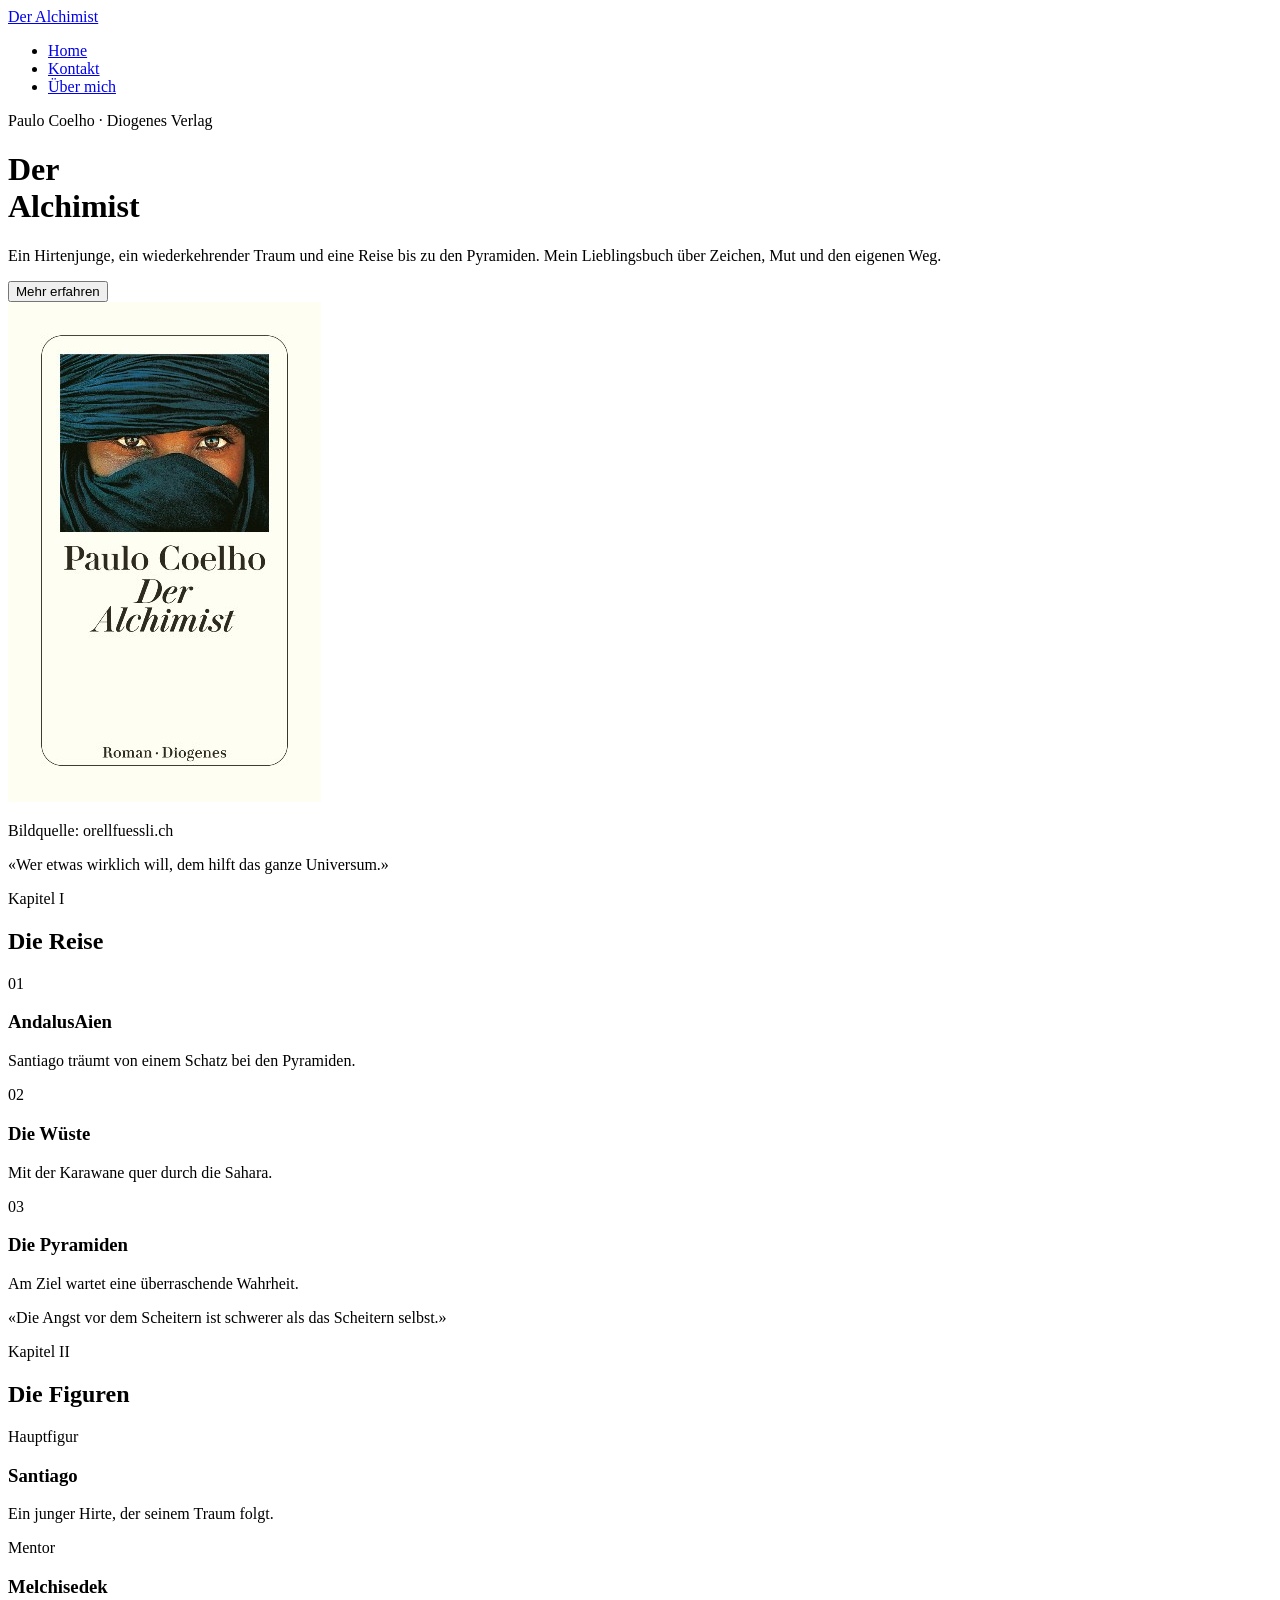
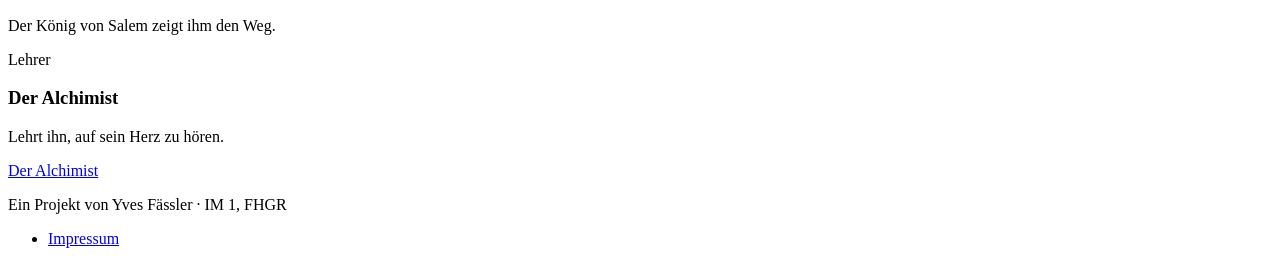
==== index.html @ d9cd8d2b "html Text & Elemente (roh) eingefügt Nur komplett roh. Styling kommt nacher" ====
<!doctype html>
<html lang="de">
<head>
    <meta charset="UTF-8">
    <meta name="viewport"
          content="width=device-width, user-scalable=no, initial-scale=1.0, maximum-scale=1.0, minimum-scale=1.0">
    <meta http-equiv="X-UA-Compatible" content="ie=edge">
    <meta name="robots" content="nofollow, noindex">
    <title>Home | Der Alchimist</title>
</head>

<header class="nav">
    <a href="index.html" class="logo">
        Der Alchimist
    </a>
    <ul class="nav">
        <li>
            <a href="index.html">Home</a>
        </li>
        <li>
            <a href="kontakt.html">Kontakt</a>
        </li>
        <li>
            <a href="ueber-mich.html">Über mich</a>
        </li>
    </ul>
</header>

<body>
    <div class="hero-cnt">
        <p class="uebertitel">Paulo Coelho · Diogenes Verlag</p>
        <h1>Der<br>Alchimist</h1>
        <p>Ein Hirtenjunge, ein wiederkehrender Traum und eine
            Reise bis zu den Pyramiden. Mein Lieblingsbuch über
            Zeichen, Mut und den eigenen Weg.</p>
        <button>Mehr erfahren</button>
    </div>
    <div class="hero-img">
        <img class="hero-image" src="img/alchimist-buchcover.jpg" alt="Buchcover Der Alchimist">
        <p>Bildquelle: orellfuessli.ch</p>
    </div>

    <div class="quote-div">
        <p class="quote-txt">«Wer etwas wirklich will, dem hilft das ganze Universum.»</p>
    </div>

    <div>
        <div>
            <p class="uebertitel">Kapitel I</p>
            <h2>Die Reise</h2>
        </div>
        <div>
            <div class="card">
                <p>01</p>
                <h3>AndalusAien</h3>
                <p>Santiago träumt von einem Schatz bei den Pyramiden.</p>
            </div>

            <div class="card">
                <p>02</p>
                <h3>Die Wüste</h3>
                <p>Mit der Karawane quer durch die Sahara.</p>
            </div>

            <div class="card">
                <p>03</p>
                <h3>Die Pyramiden</h3>
                <p>Am Ziel wartet eine überraschende Wahrheit.</p>
            </div>
        </div>
    </div>

    <div class="quote-div">
        <p class="quote-txt">«Die Angst vor dem Scheitern ist schwerer als das Scheitern selbst.»</p>
    </div>

    <div>
        <p class="uebertitel">Kapitel II</p>
        <h2>Die Figuren</h2>
    </div>

    <div>
        <div class="card">
            <p>Hauptfigur</p>
            <h3>Santiago</h3>
            <p>Ein junger Hirte, der seinem Traum folgt.</p>
        </div>

        <div class="card">
            <p>Mentor</p>
            <h3>Melchisedek</h3>
            <p>Der König von Salem zeigt ihm den Weg.</p>
        </div>

        <div class="card">
            <p>Lehrer</p>
            <h3>Der Alchimist</h3>
            <p>Lehrt ihn, auf sein Herz zu hören.</p>
        </div>
    </div>


</body>

<footer>
    <a href="index.html" class="logo">
        Der Alchimist
    </a>
    <p>Ein Projekt von Yves Fässler · IM 1, FHGR</p>
    <ul>
        <li>
            <a href="ueber-mich.html">Impressum</a>
        </li>
    </ul>
</footer>
</html>
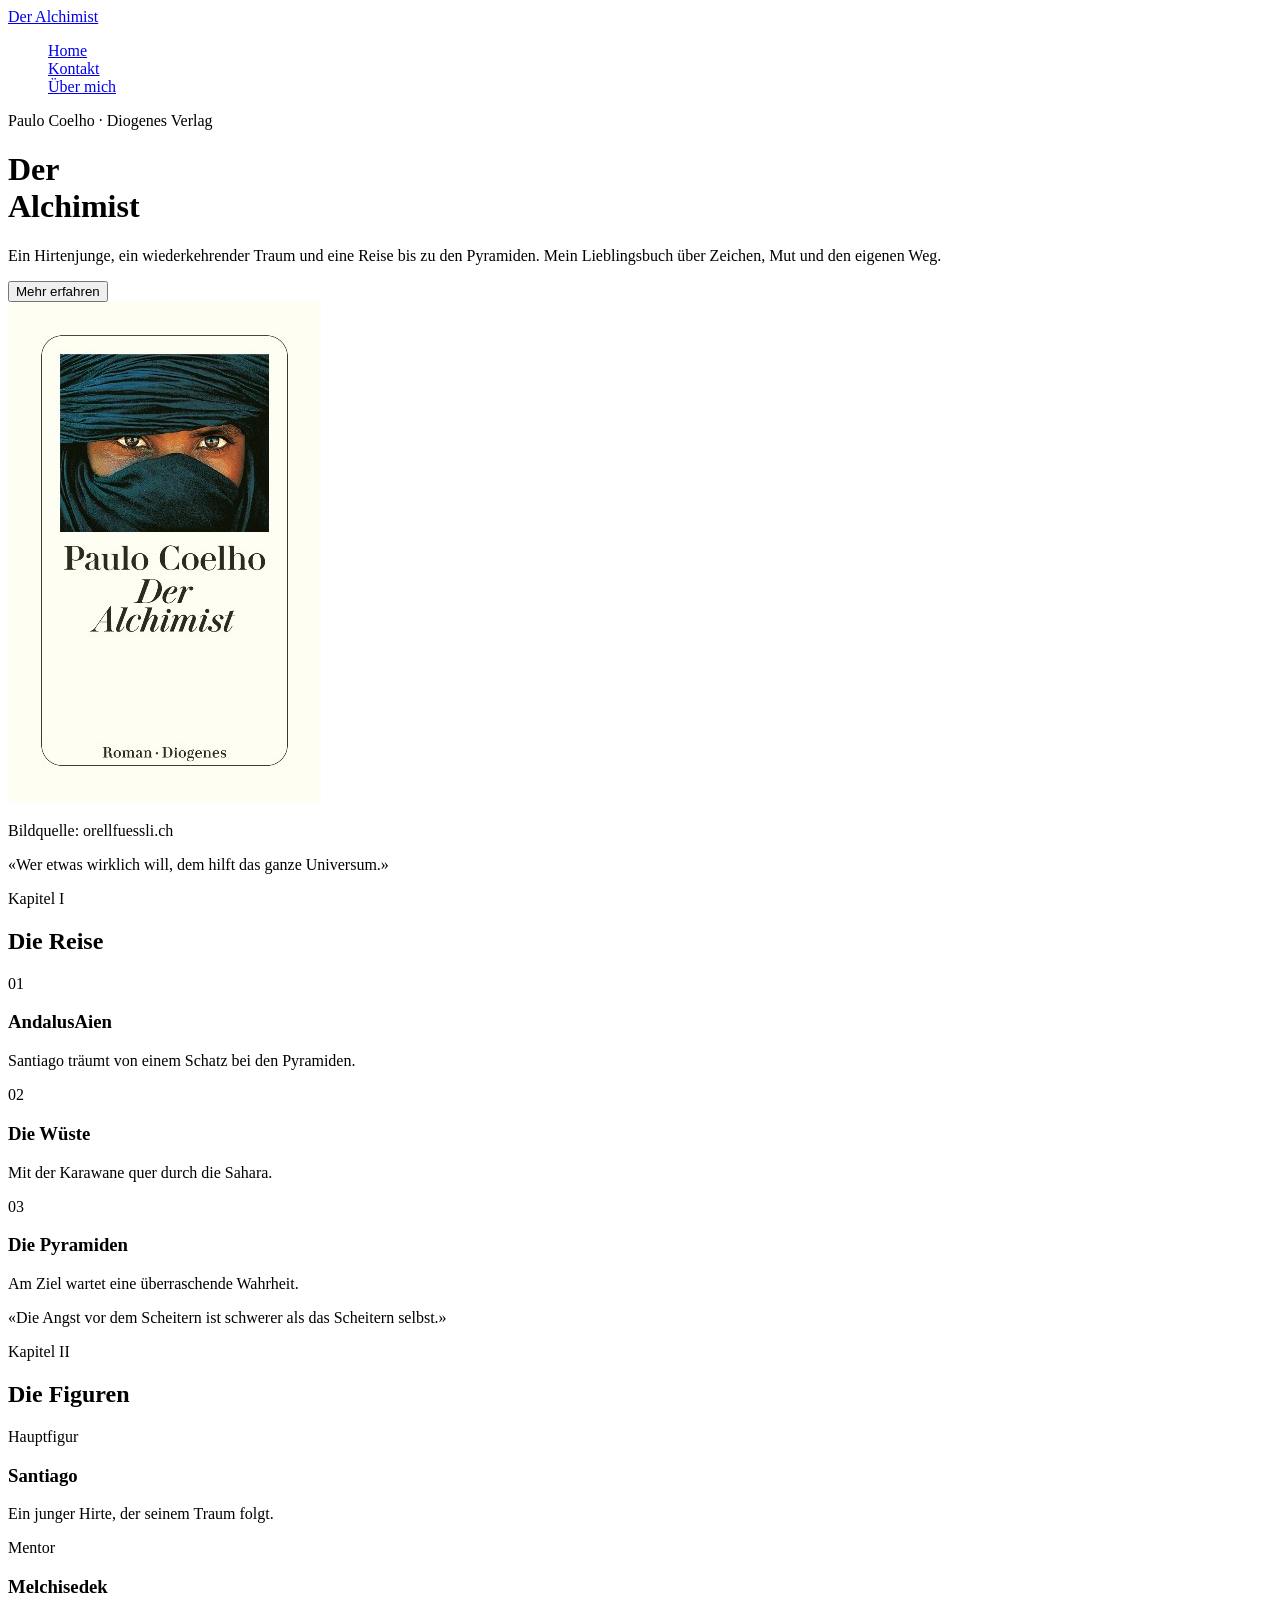
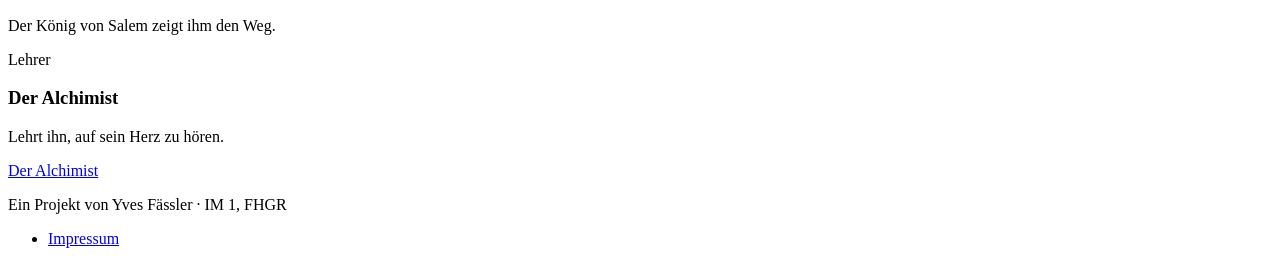
==== commit 6269ff47: "Fonts hinzugefügt und basic css" ====
--- a/index.html
+++ b/index.html
@@ -7,6 +7,9 @@
     <meta http-equiv="X-UA-Compatible" content="ie=edge">
     <meta name="robots" content="nofollow, noindex">
     <title>Home | Der Alchimist</title>
+
+    <link rel="stylesheet" href="css/style.css">
+
 </head>
 
 <header class="nav">
--- a/css/style.css
+++ b/css/style.css
@@ -0,0 +1,58 @@
+/* Lightmode (Standard) */
+:root {
+    --primary: #EA3535;
+    --background: #F5F5F5;
+    --surface: #FFFFFF;
+    --text: #1D1D1D;
+    --shadow: #1D1D1D;
+    --card: #FFFFFF;
+    --text-card: #1D1D1D;
+}
+
+/* Darkmode Farben */
+.dark {
+    --primary: #FF5252;
+    --background: #121212;
+    --surface: #1D1D1D;
+    --text: #F5F5F5;
+    --shadow: #FF5252;
+    --card: #F5F5F5;
+    --text-card: #1D1D1D;
+}
+
+/*Schriftarten Hinzufügen*/
+@font-face {
+    font-family: "Outfit";
+    src: url("../fonts/Outfit-VariableFont_wght.ttf");
+    font-weight: 100 900;
+}
+@font-face {
+    font-family: "EB Garamond";
+    src: url("../fonts/EBGaramond-VariableFont_wght.ttf");
+    font-weight: 100 900;
+}
+@font-face {
+    font-family: "EB Garamond Italic";
+    src: url("../fonts/EBGaramond-Italic-VariableFont_wght.ttf");
+    font-weight: 100 900;
+}
+
+/*Komponenten*/
+.logo {
+
+}
+.nav {
+    ul {
+        list-style: none;
+    }
+}
+
+nav
+uebertitel
+h1
+h2
+h3
+quote
+button
+bild
+card
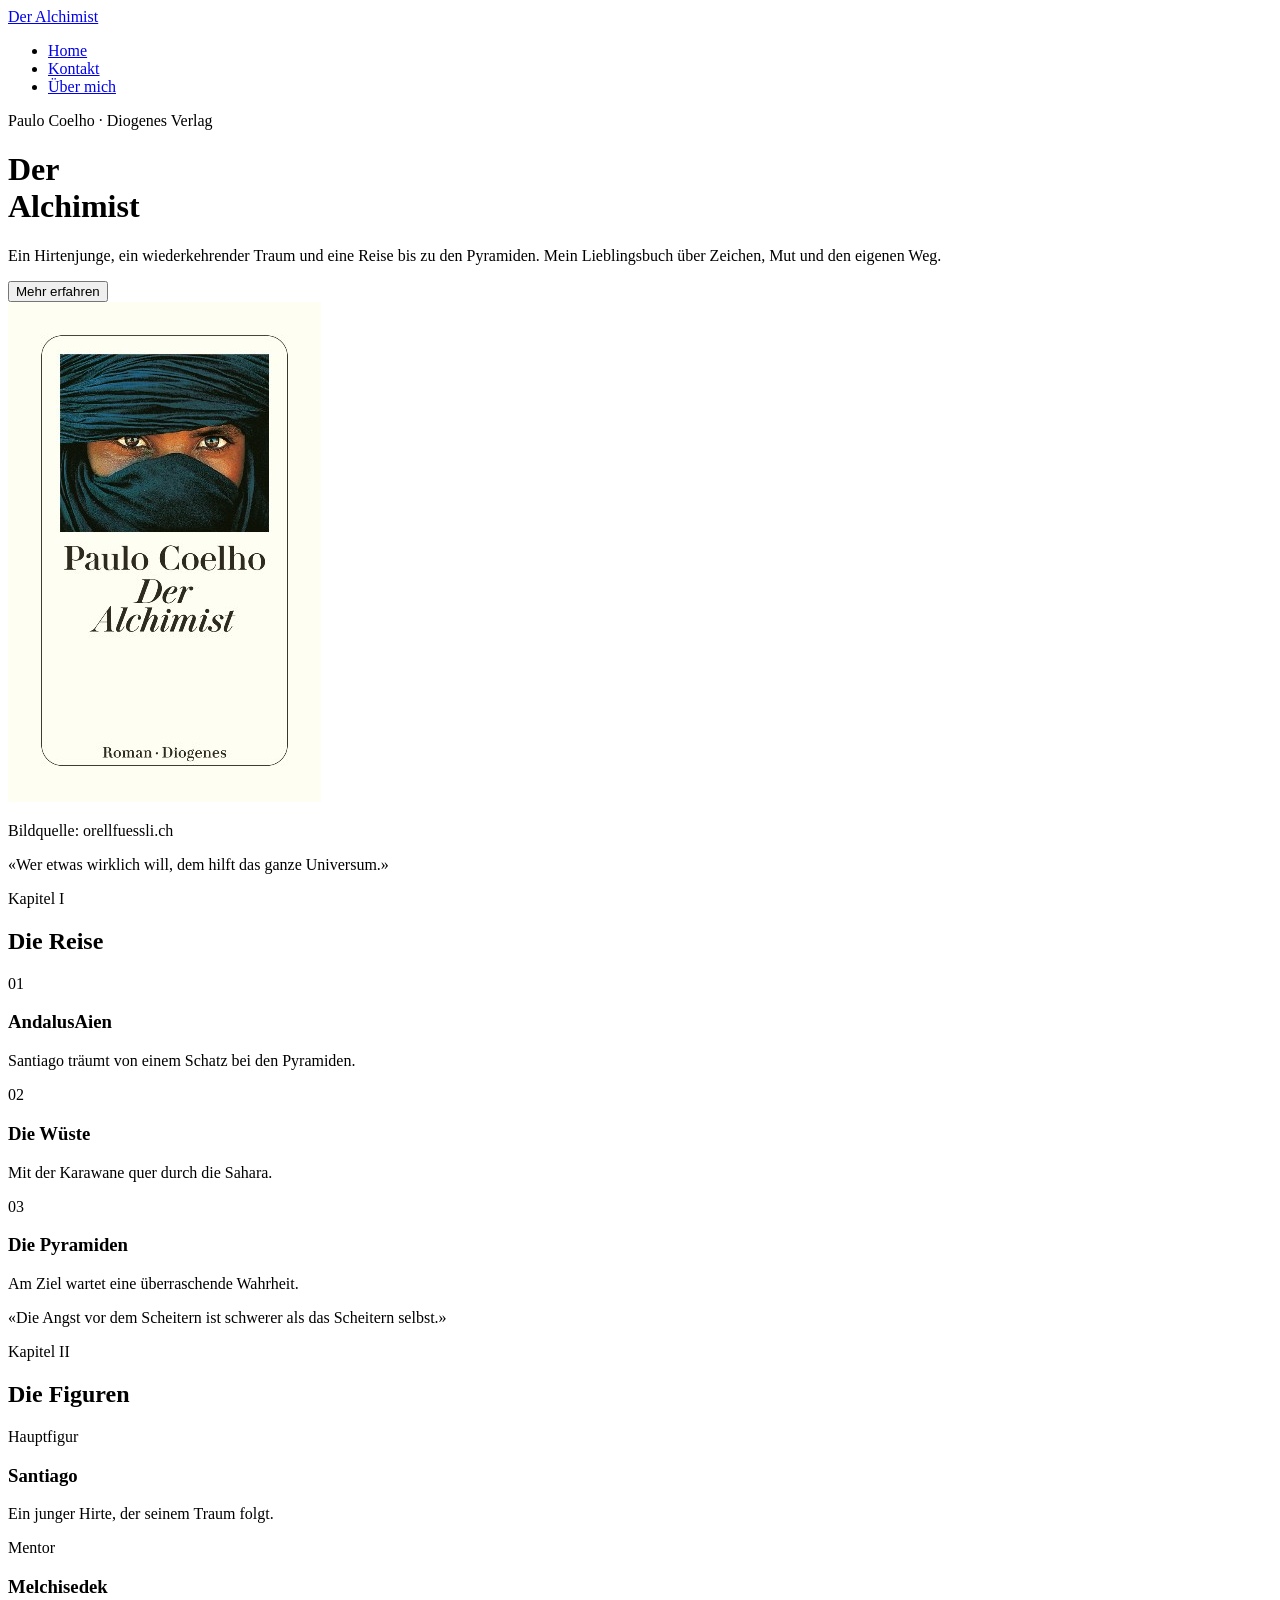
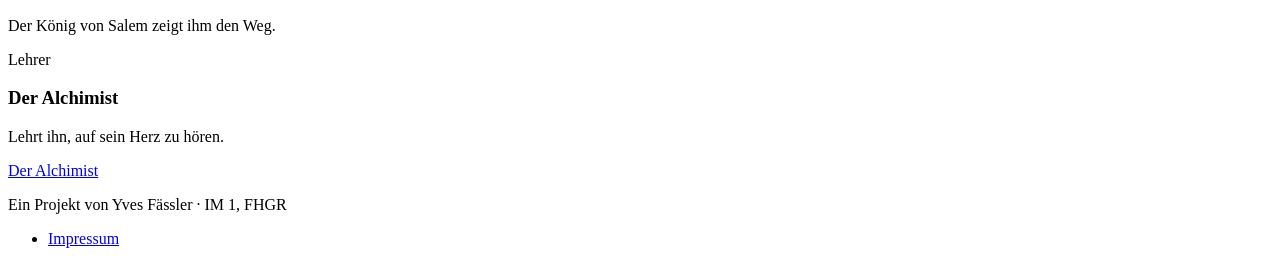
==== commit 97766b20: "nav styling" ====
--- a/index.html
+++ b/index.html
@@ -18,7 +18,7 @@
     </a>
     <ul class="nav">
         <li>
-            <a href="index.html">Home</a>
+            <a class="active" href="index.html">Home</a>
         </li>
         <li>
             <a href="kontakt.html">Kontakt</a>
--- a/css/style.css
+++ b/css/style.css
@@ -35,15 +35,51 @@
     font-family: "EB Garamond Italic";
     src: url("../fonts/EBGaramond-Italic-VariableFont_wght.ttf");
     font-weight: 100 900;
-}
 
 /*Komponenten*/
 .logo {
 
 }
+
+header {
+    border-bottom: 2px solid var(--text);
+    padding: 0 100px 0 100px;
+}
+
+/*Navigationselemente*/
 .nav {
+    display: flex;
+    flex-direction: row;
+    align-items: center;
+    justify-content: space-between;
+
+    .logo {
+        font-family: "EB Garamond", sans-serif;
+        font-weight: 700;
+        font-size: 28px;
+        text-decoration: none;
+        color: var(--text);
+
+    }
+
     ul {
         list-style: none;
+        font-family: "Outfit", sans-serif;
+        font-weight: 500;
+        font-size: 18pt;
+
+        display: flex;
+        flex-direction: row;
+        gap: 40px;
+
+        a{
+            color: var(--text);
+            text-decoration: none;
+
+        }
+        a.active {
+            text-decoration: underline!important;
+        }
     }
 }
 
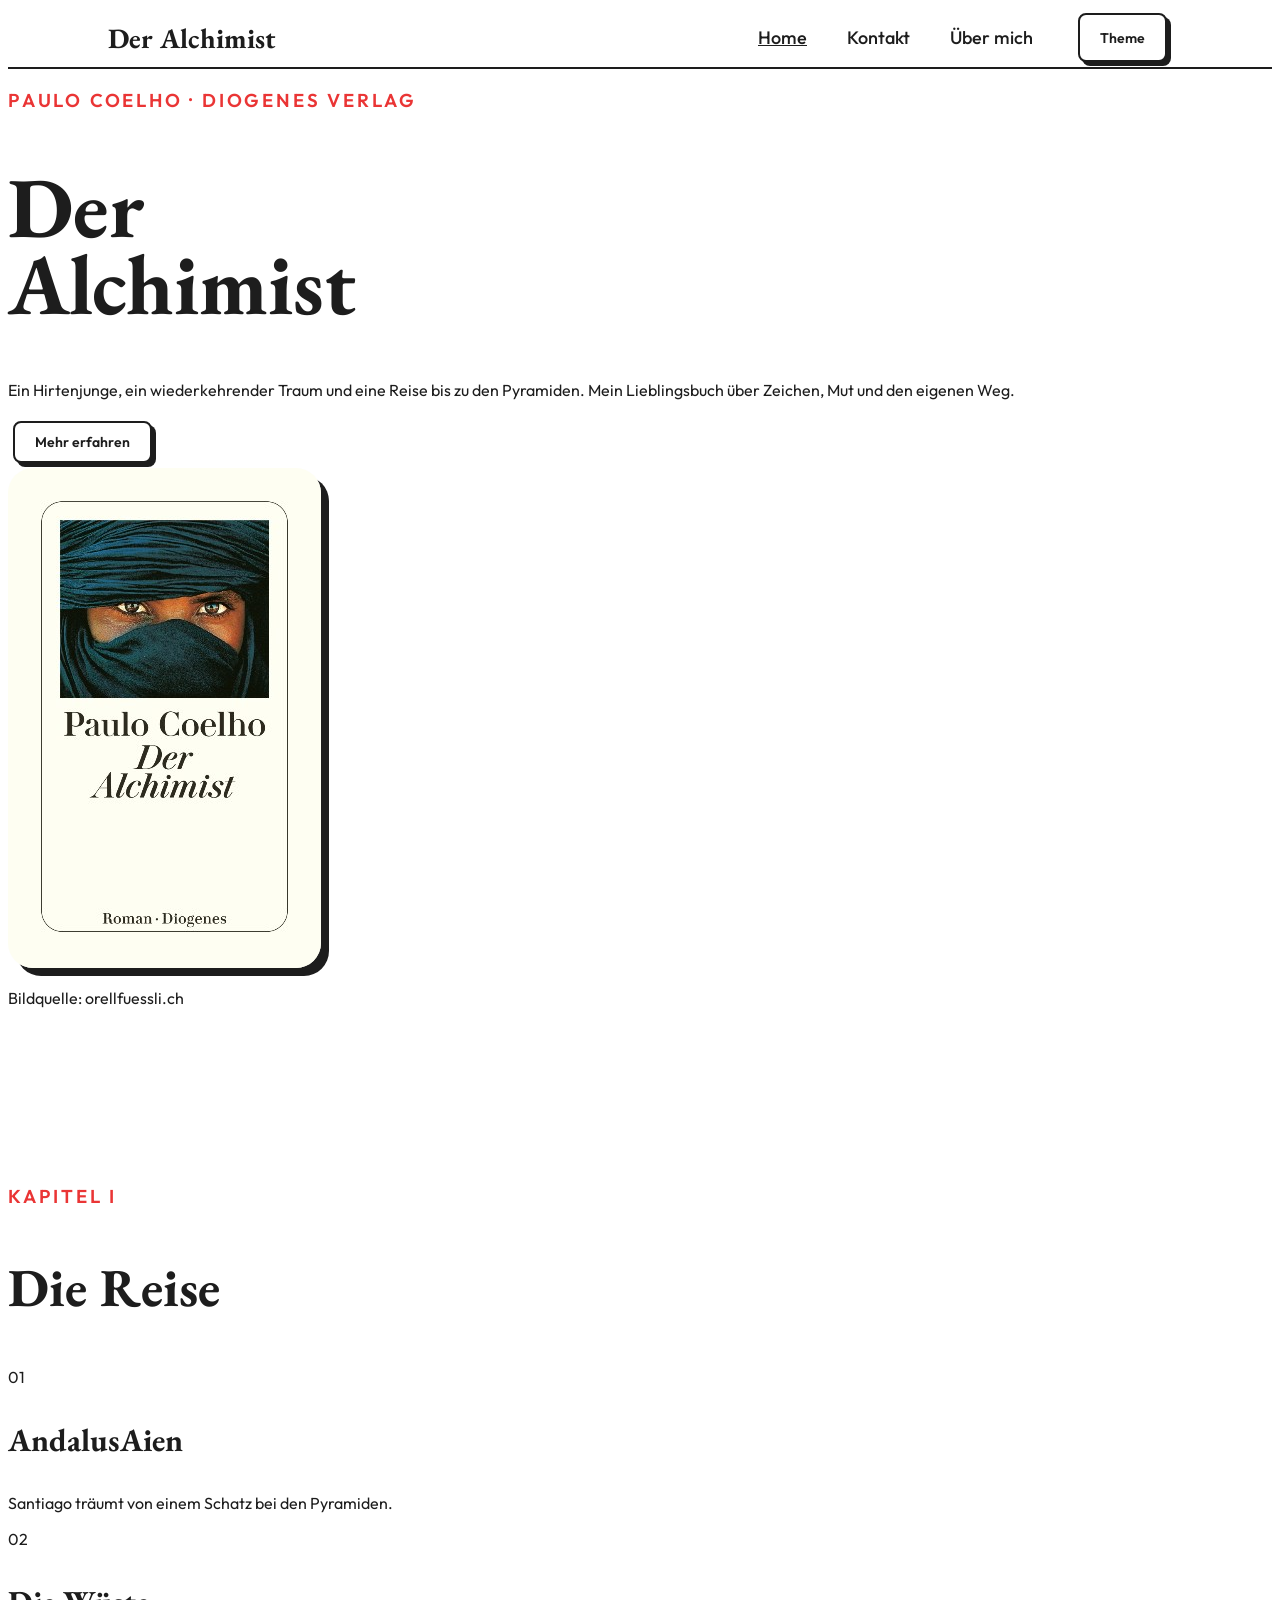
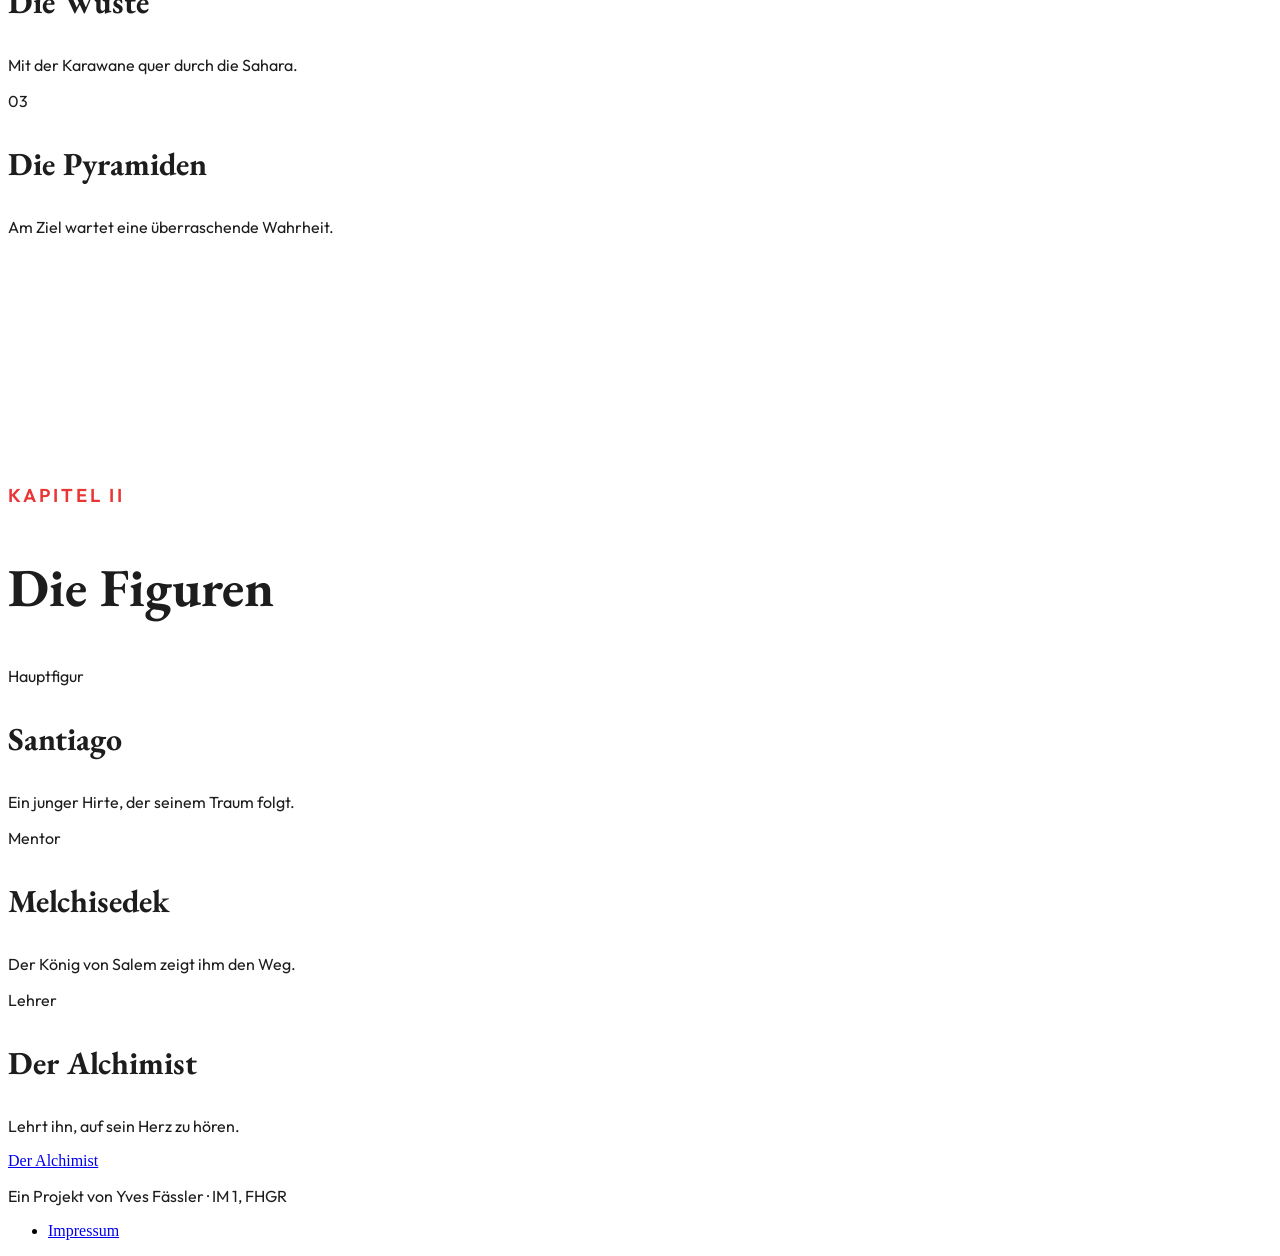
==== commit d2b4ecc7: "nav & komponente gestyled" ====
--- a/index.html
+++ b/index.html
@@ -16,17 +16,21 @@
     <a href="index.html" class="logo">
         Der Alchimist
     </a>
-    <ul class="nav">
-        <li>
-            <a class="active" href="index.html">Home</a>
-        </li>
-        <li>
-            <a href="kontakt.html">Kontakt</a>
-        </li>
-        <li>
-            <a href="ueber-mich.html">Über mich</a>
-        </li>
-    </ul>
+    <div class="menu">
+        <ul class="nav">
+            <li>
+                <a class="active" href="index.html">Home</a>
+            </li>
+            <li>
+                <a href="kontakt.html">Kontakt</a>
+            </li>
+            <li>
+                <a href="ueber-mich.html">Über mich</a>
+            </li>
+        </ul>
+
+        <button>Theme</button>
+    </div>
 </header>
 
 <body>
--- a/css/style.css
+++ b/css/style.css
@@ -35,11 +35,9 @@
     font-family: "EB Garamond Italic";
     src: url("../fonts/EBGaramond-Italic-VariableFont_wght.ttf");
     font-weight: 100 900;
+}
+/*Komponenten*/
 
-/*Komponenten*/
-.logo {
-
-}
 
 header {
     border-bottom: 2px solid var(--text);
@@ -47,6 +45,12 @@
 }
 
 /*Navigationselemente*/
+.menu {
+    display: flex;
+    flex-direction: row;
+    gap: 40px;
+}
+
 .nav {
     display: flex;
     flex-direction: row;
@@ -54,7 +58,7 @@
     justify-content: space-between;
 
     .logo {
-        font-family: "EB Garamond", sans-serif;
+        font-family: "EB Garamond", serif;
         font-weight: 700;
         font-size: 28px;
         text-decoration: none;
@@ -66,7 +70,7 @@
         list-style: none;
         font-family: "Outfit", sans-serif;
         font-weight: 500;
-        font-size: 18pt;
+        font-size: 18px;
 
         display: flex;
         flex-direction: row;
@@ -83,12 +87,77 @@
     }
 }
 
-nav
-uebertitel
-h1
-h2
-h3
-quote
-button
-bild
-card+.uebertitel{
+    font-family: "Outfit", sans-serif;
+    font-weight: 600;
+    font-size: 14pt;
+    color: var(--primary);
+    text-transform: uppercase;
+    letter-spacing: 0.15em;
+}
+h1 {
+    font-family: "EB Garamond", serif;
+    font-weight: 700;
+    font-size: 64pt;
+    line-height: 0.9;
+    color: var(--text);
+}
+
+h2 {
+    font-family: "EB Garamond", serif;
+    font-weight: 700;
+    font-size: 40pt;
+    color: var(--text);
+}
+
+h3 {
+    font-family: "EB Garamond", serif;
+    font-weight: 700;
+    font-size: 24pt;
+    color: var(--text);
+}
+
+.quote-txt {
+    font-family: "EB Garamond Italic", serif;
+    font-size: 40pt;
+    color: var(--surface);
+}
+/*Fliesstext*/
+p {
+    font-family: "Outfit", sans-serif;
+    font-weight: 400;
+    font-size: 12pt;
+    color: var(--text);
+}
+
+button {
+    display: inline-block;
+    margin: 5px;
+    font-family: "Outfit", sans-serif;
+    font-weight: 600;
+    font-size: 14px;
+    text-decoration: none;
+    color: var(--text);
+    background: var(--surface);
+    border: 2px solid var(--text);
+    border-radius: 8px;
+    padding: 10px 20px;
+    box-shadow: 4px 4px 0 var(--shadow);
+    cursor: pointer;
+    transition: transform 0.15s ease, box-shadow 0.15s ease;
+}
+
+button:hover {
+    transform: translate(-2px, -2px);
+    box-shadow: 6px 6px 0 var(--shadow);
+}
+/*wenn button gedrückt wird*/
+button:active {
+    transform: translate(4px, 4px);
+    box-shadow: 0 0 0 var(--shadow);
+}
+/*Normales CSS für HOME*/
+img {
+    border-radius: 25px;
+    box-shadow: 8px 8px 0 var(--shadow);
+}
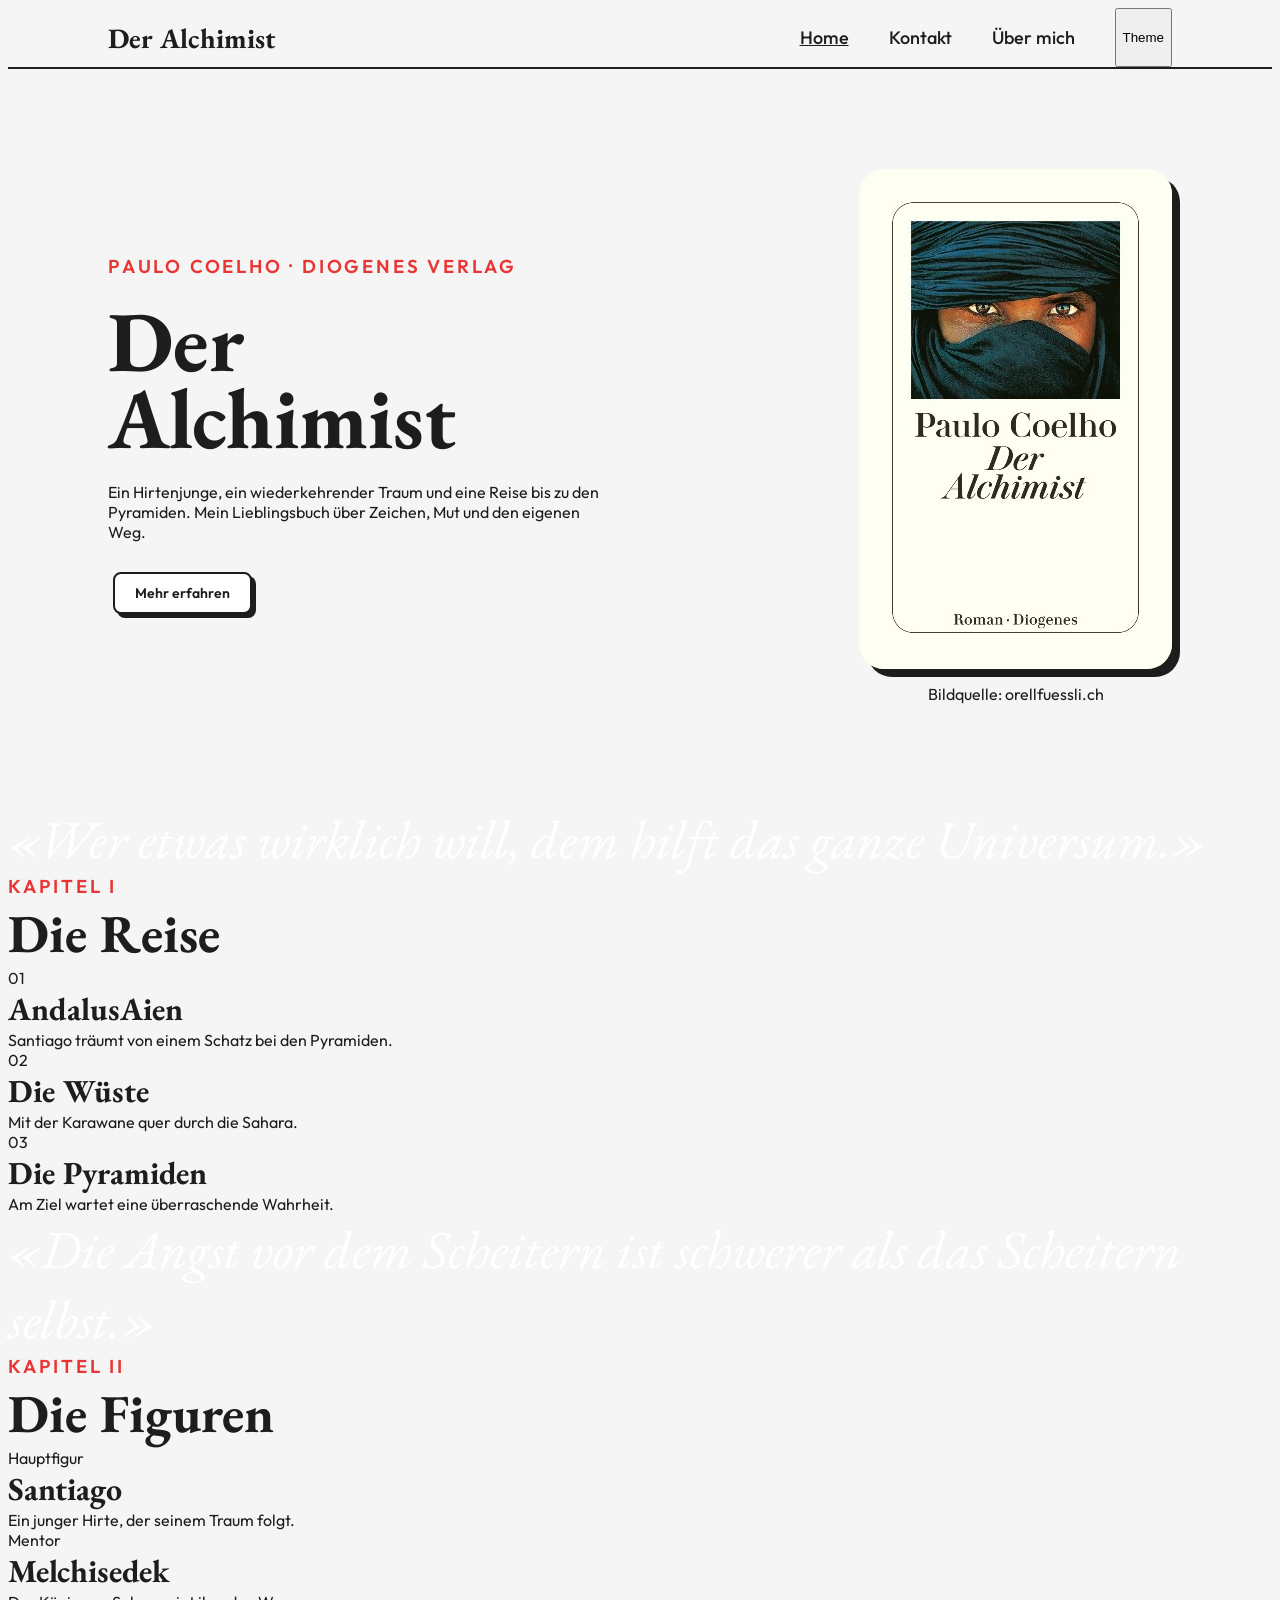
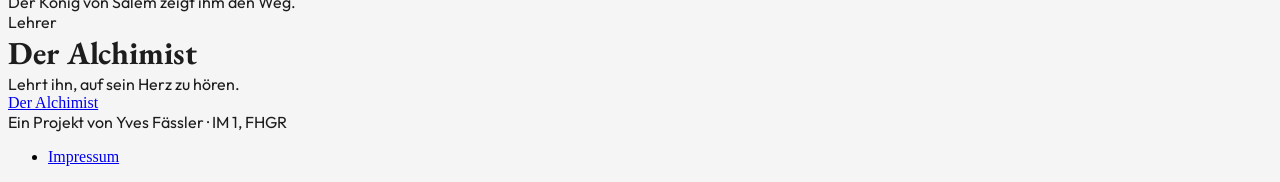
==== commit e451c0ed: "button angepasst" ====
--- a/index.html
+++ b/index.html
@@ -34,20 +34,22 @@
 </header>
 
 <body>
-    <div class="hero-cnt">
-        <p class="uebertitel">Paulo Coelho · Diogenes Verlag</p>
-        <h1>Der<br>Alchimist</h1>
-        <p>Ein Hirtenjunge, ein wiederkehrender Traum und eine
-            Reise bis zu den Pyramiden. Mein Lieblingsbuch über
-            Zeichen, Mut und den eigenen Weg.</p>
-        <button>Mehr erfahren</button>
-    </div>
-    <div class="hero-img">
-        <img class="hero-image" src="img/alchimist-buchcover.jpg" alt="Buchcover Der Alchimist">
-        <p>Bildquelle: orellfuessli.ch</p>
+    <div class="hero-section">
+        <div class="hero-content">
+            <p class="uebertitel">Paulo Coelho · Diogenes Verlag</p>
+            <h1>Der<br>Alchimist</h1>
+            <p>Ein Hirtenjunge, ein wiederkehrender Traum und eine
+                Reise bis zu den Pyramiden. Mein Lieblingsbuch über
+                Zeichen, Mut und den eigenen Weg.</p>
+            <a class="button" href="#quote1">Mehr erfahren</a>
+        </div>
+        <div class="hero-img">
+            <img class="hero-image" src="img/alchimist-buchcover.jpg" alt="Buchcover Der Alchimist">
+            <p>Bildquelle: orellfuessli.ch</p>
+        </div>
     </div>
 
-    <div class="quote-div">
+    <div class="quote-div" id="quote1">
         <p class="quote-txt">«Wer etwas wirklich will, dem hilft das ganze Universum.»</p>
     </div>
 
@@ -107,6 +109,12 @@
     </div>
 
 
+
+<!-- JS Link -->
+    <script src="js/script.js"></script>
+<!-- JS Link ENDE -->
+
+
 </body>
 
 <footer>
--- a/css/style.css
+++ b/css/style.css
@@ -20,6 +20,13 @@
     --text-card: #1D1D1D;
 }
 
+/*Hintergrundfarbe Webseite*/
+html {
+    background-color: var(--background);
+}
+
+
+
 /*Schriftarten Hinzufügen*/
 @font-face {
     font-family: "Outfit";
@@ -94,6 +101,8 @@
     color: var(--primary);
     text-transform: uppercase;
     letter-spacing: 0.15em;
+    padding: 0;
+    margin: 0;
 }
 h1 {
     font-family: "EB Garamond", serif;
@@ -101,6 +110,8 @@
     font-size: 64pt;
     line-height: 0.9;
     color: var(--text);
+    padding: 0;
+    margin: 0;
 }
 
 h2 {
@@ -108,6 +119,8 @@
     font-weight: 700;
     font-size: 40pt;
     color: var(--text);
+    padding: 0;
+    margin: 0;
 }
 
 h3 {
@@ -115,6 +128,8 @@
     font-weight: 700;
     font-size: 24pt;
     color: var(--text);
+    padding: 0;
+    margin: 0;
 }
 
 .quote-txt {
@@ -128,9 +143,14 @@
     font-weight: 400;
     font-size: 12pt;
     color: var(--text);
-}
-
-button {
+    padding: 0;
+    margin: 0;
+}
+
+/*Theme Button*/
+
+/*Normaler Button*/
+.button {
     display: inline-block;
     margin: 5px;
     font-family: "Outfit", sans-serif;
@@ -145,19 +165,44 @@
     box-shadow: 4px 4px 0 var(--shadow);
     cursor: pointer;
     transition: transform 0.15s ease, box-shadow 0.15s ease;
-}
-
-button:hover {
+    width: fit-content;
+}
+
+.button:hover {
     transform: translate(-2px, -2px);
     box-shadow: 6px 6px 0 var(--shadow);
 }
 /*wenn button gedrückt wird*/
-button:active {
+.button:active {
     transform: translate(4px, 4px);
     box-shadow: 0 0 0 var(--shadow);
 }
 /*Normales CSS für HOME*/
-img {
-    border-radius: 25px;
-    box-shadow: 8px 8px 0 var(--shadow);
-}+ .hero-section {
+     display: flex;
+     flex-direction: row;
+     justify-content: space-between;
+     align-items: center;
+     padding: 100px;
+     gap: 250px;
+
+     img {
+         border-radius: 25px;
+         box-shadow: 8px 8px 0 var(--shadow);
+     }
+ }
+ .hero-content {
+     display: flex;
+     flex-direction: column;
+     gap: 25px;
+ }
+ .hero-img {
+     display: flex;
+     flex-direction: column;
+     align-items: center;
+     justify-content: center;
+     gap: 15px;
+ }
+ .quote-div {
+     scroll-margin-top: 32px;
+ }
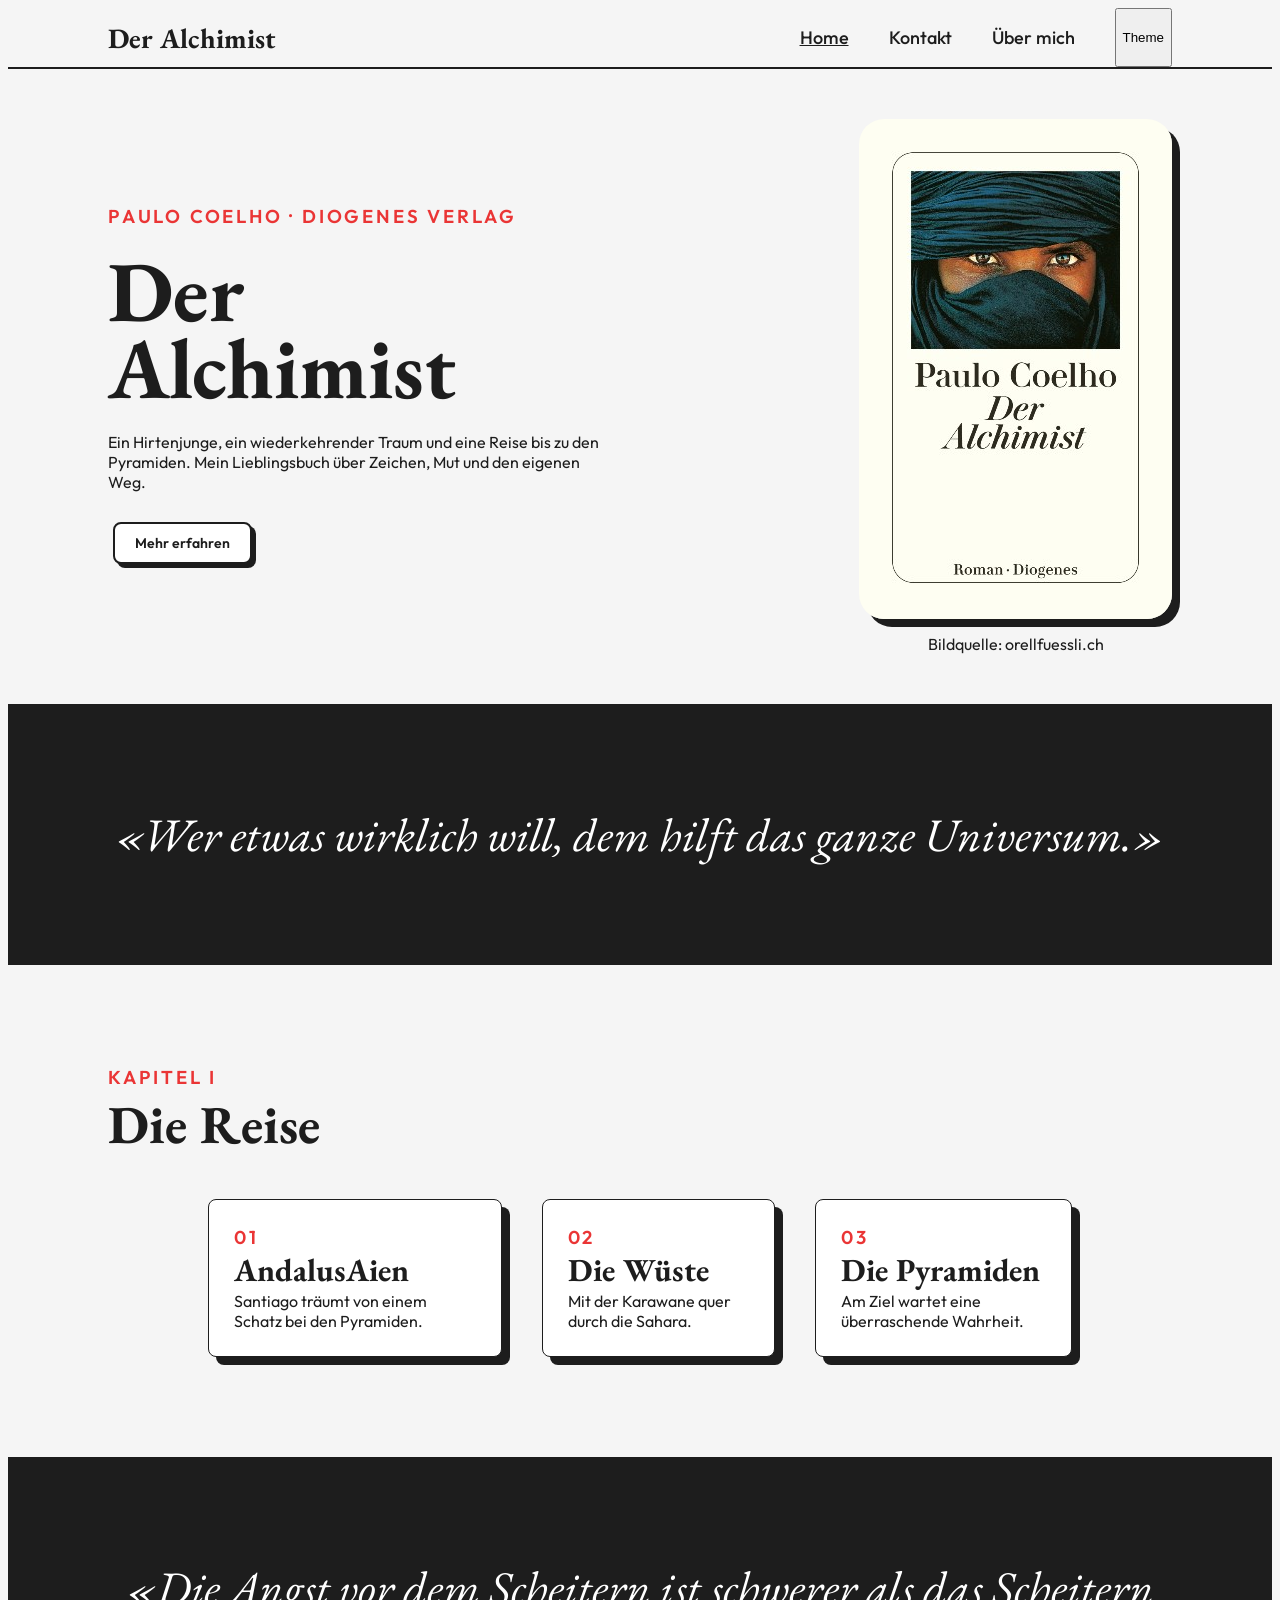
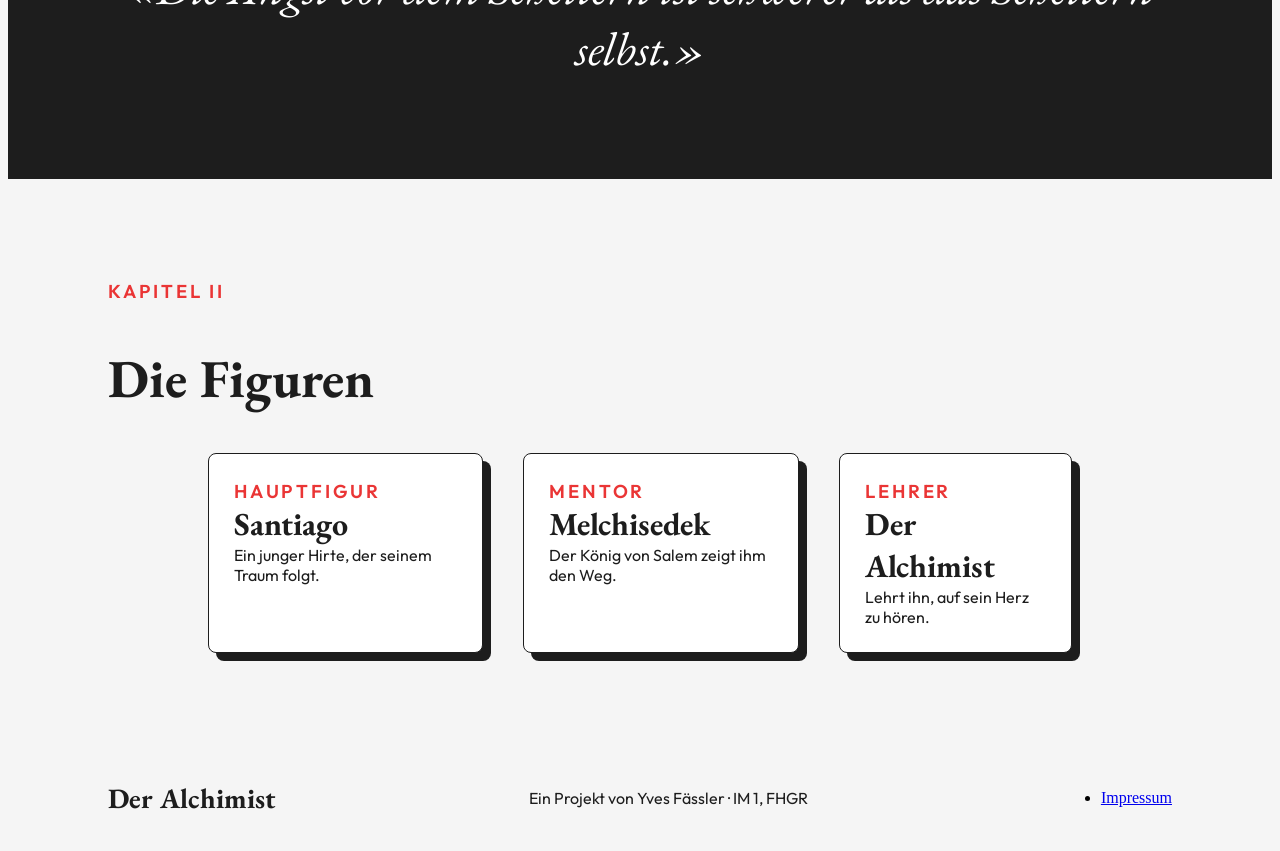
==== commit 1b16ff8d: "style cards" ====
--- a/index.html
+++ b/index.html
@@ -53,26 +53,26 @@
         <p class="quote-txt">«Wer etwas wirklich will, dem hilft das ganze Universum.»</p>
     </div>
 
-    <div>
+    <div class="abschnitt">
         <div>
             <p class="uebertitel">Kapitel I</p>
             <h2>Die Reise</h2>
         </div>
-        <div>
+        <div class="card-section">
             <div class="card">
-                <p>01</p>
+                <p class="uebertitel">01</p>
                 <h3>AndalusAien</h3>
                 <p>Santiago träumt von einem Schatz bei den Pyramiden.</p>
             </div>
 
             <div class="card">
-                <p>02</p>
+                <p class="uebertitel">02</p>
                 <h3>Die Wüste</h3>
                 <p>Mit der Karawane quer durch die Sahara.</p>
             </div>
 
             <div class="card">
-                <p>03</p>
+                <p class="uebertitel">03</p>
                 <h3>Die Pyramiden</h3>
                 <p>Am Ziel wartet eine überraschende Wahrheit.</p>
             </div>
@@ -83,31 +83,30 @@
         <p class="quote-txt">«Die Angst vor dem Scheitern ist schwerer als das Scheitern selbst.»</p>
     </div>
 
-    <div>
+    <div class="abschnitt">
         <p class="uebertitel">Kapitel II</p>
         <h2>Die Figuren</h2>
-    </div>
 
-    <div>
-        <div class="card">
-            <p>Hauptfigur</p>
-            <h3>Santiago</h3>
-            <p>Ein junger Hirte, der seinem Traum folgt.</p>
-        </div>
+        <div class="card-section">
+            <div class="card">
+                <p class="uebertitel">Hauptfigur</p>
+                <h3>Santiago</h3>
+                <p>Ein junger Hirte, der seinem Traum folgt.</p>
+            </div>
 
-        <div class="card">
-            <p>Mentor</p>
-            <h3>Melchisedek</h3>
-            <p>Der König von Salem zeigt ihm den Weg.</p>
-        </div>
+            <div class="card">
+                <p class="uebertitel">Mentor</p>
+                <h3>Melchisedek</h3>
+                <p>Der König von Salem zeigt ihm den Weg.</p>
+            </div>
 
-        <div class="card">
-            <p>Lehrer</p>
-            <h3>Der Alchimist</h3>
-            <p>Lehrt ihn, auf sein Herz zu hören.</p>
+            <div class="card">
+                <p class="uebertitel">Lehrer</p>
+                <h3>Der Alchimist</h3>
+                <p>Lehrt ihn, auf sein Herz zu hören.</p>
+            </div>
         </div>
     </div>
-
 
 
 <!-- JS Link -->
--- a/css/style.css
+++ b/css/style.css
@@ -49,7 +49,21 @@
 header {
     border-bottom: 2px solid var(--text);
     padding: 0 100px 0 100px;
-}
+    position: sticky;
+    top: 0;
+    background: var(--background);
+    z-index: 10;
+}
+
+footer {
+    display: flex;
+    flex-direction: row;
+    padding: 20px 100px 20px 100px;
+    justify-content: space-between;
+    align-items: center;
+}
+
+
 
 /*Navigationselemente*/
 .menu {
@@ -64,14 +78,7 @@
     align-items: center;
     justify-content: space-between;
 
-    .logo {
-        font-family: "EB Garamond", serif;
-        font-weight: 700;
-        font-size: 28px;
-        text-decoration: none;
-        color: var(--text);
-
-    }
+
 
     ul {
         list-style: none;
@@ -92,6 +99,14 @@
             text-decoration: underline!important;
         }
     }
+}
+
+.logo {
+    font-family: "EB Garamond", serif;
+    font-weight: 700;
+    font-size: 28px;
+    text-decoration: none;
+    color: var(--text);
 }
 
 .uebertitel{
@@ -132,11 +147,6 @@
     margin: 0;
 }
 
-.quote-txt {
-    font-family: "EB Garamond Italic", serif;
-    font-size: 40pt;
-    color: var(--surface);
-}
 /*Fliesstext*/
 p {
     font-family: "Outfit", sans-serif;
@@ -183,7 +193,7 @@
      flex-direction: row;
      justify-content: space-between;
      align-items: center;
-     padding: 100px;
+     padding:  50px 100px 50px 100px;
      gap: 250px;
 
      img {
@@ -205,4 +215,32 @@
  }
  .quote-div {
      scroll-margin-top: 32px;
- }+     background-color: var(--text);
+     padding: 100px 50px 100px 50px;
+ }
+.quote-txt {
+    font-family: "EB Garamond Italic", serif;
+    font-size: 35pt;
+    color: var(--surface);
+    text-align: center;
+}
+.abschnitt {
+    display: flex;
+    padding: 100px;
+    flex-direction: column;
+    gap: 40px;
+}
+.card-section {
+    display: flex;
+    flex-direction: row;
+    gap: 40px;
+    padding: 0 100px 0 100px;
+}
+
+.card {
+    background-color: var(--card);
+    box-shadow: 8px 8px 0 var(--shadow);
+    padding: 25px;
+    border: 1px solid var(--text);
+    border-radius: 8px;
+}
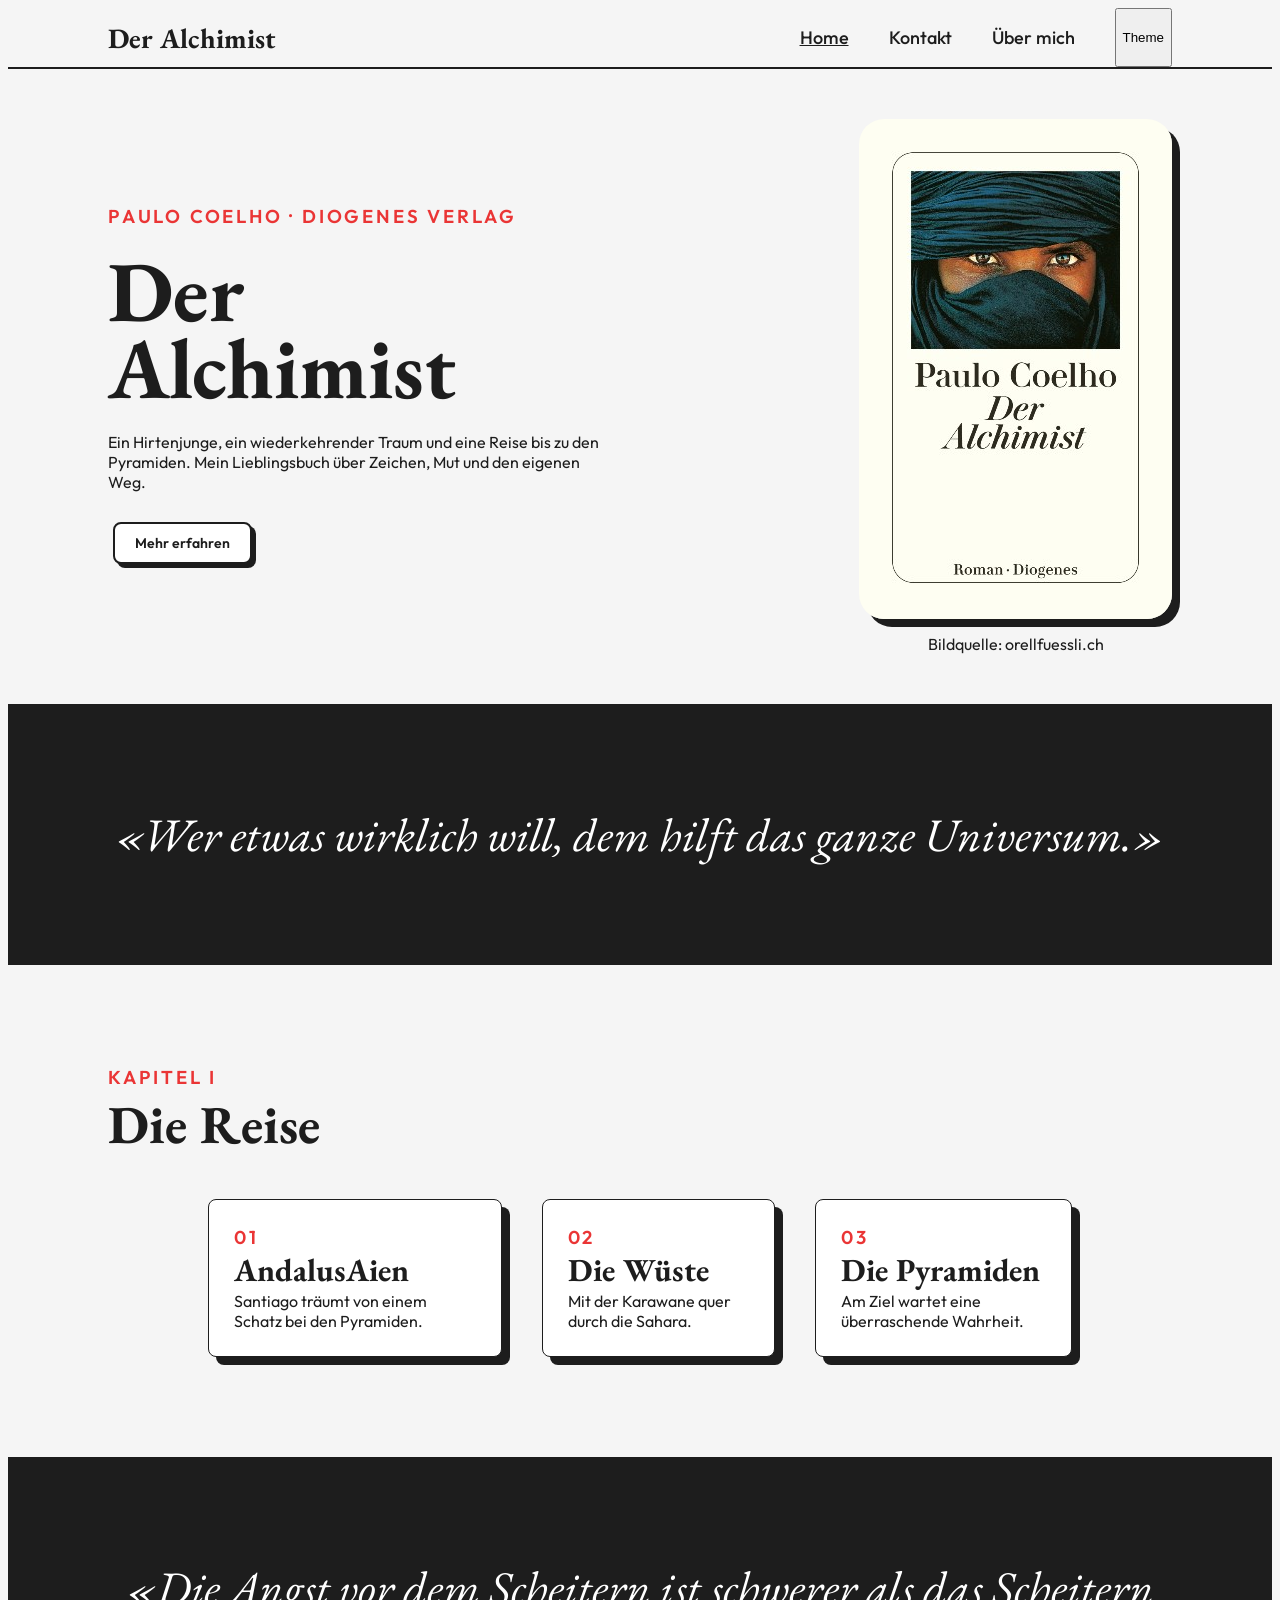
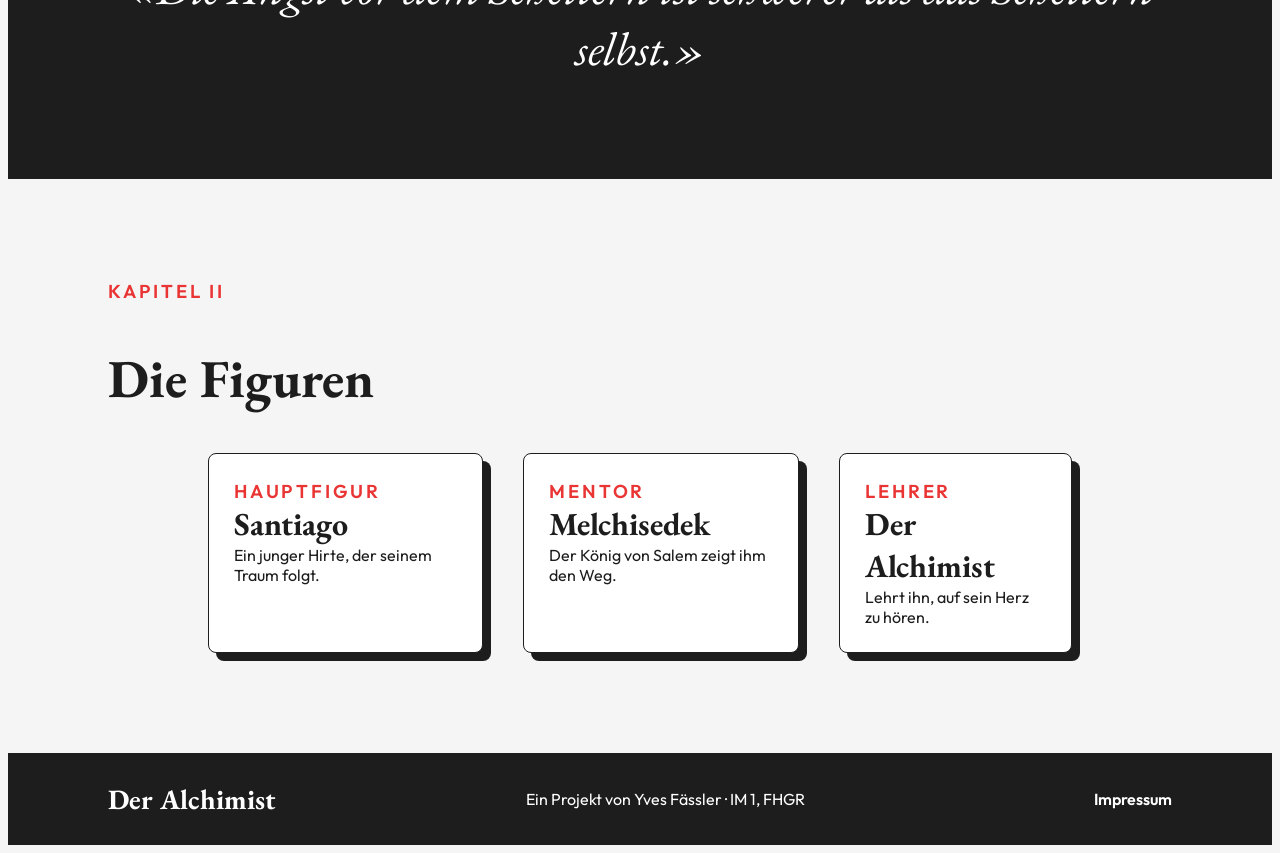
==== commit 8560f847: "footer styled" ====
--- a/index.html
+++ b/index.html
@@ -120,10 +120,10 @@
     <a href="index.html" class="logo">
         Der Alchimist
     </a>
-    <p>Ein Projekt von Yves Fässler · IM 1, FHGR</p>
+    <p class="footertxt">Ein Projekt von Yves Fässler · IM 1, FHGR</p>
     <ul>
         <li>
-            <a href="ueber-mich.html">Impressum</a>
+            <a class="impressumlink" href="ueber-mich.html">Impressum</a>
         </li>
     </ul>
 </footer>
--- a/css/style.css
+++ b/css/style.css
@@ -61,6 +61,25 @@
     padding: 20px 100px 20px 100px;
     justify-content: space-between;
     align-items: center;
+    background-color: var(--text);
+
+    ul {
+        list-style: none;
+    }
+
+    .logo {
+        color: var(--card)!important;
+    }
+}
+.footertxt {
+    color: var(--card)!important;
+}
+.impressumlink {
+    text-decoration: none;
+    color: var(--card);
+    font-family: Outfit, sans-serif;
+    font-size: 16px;
+    font-weight: 600;
 }
 
 
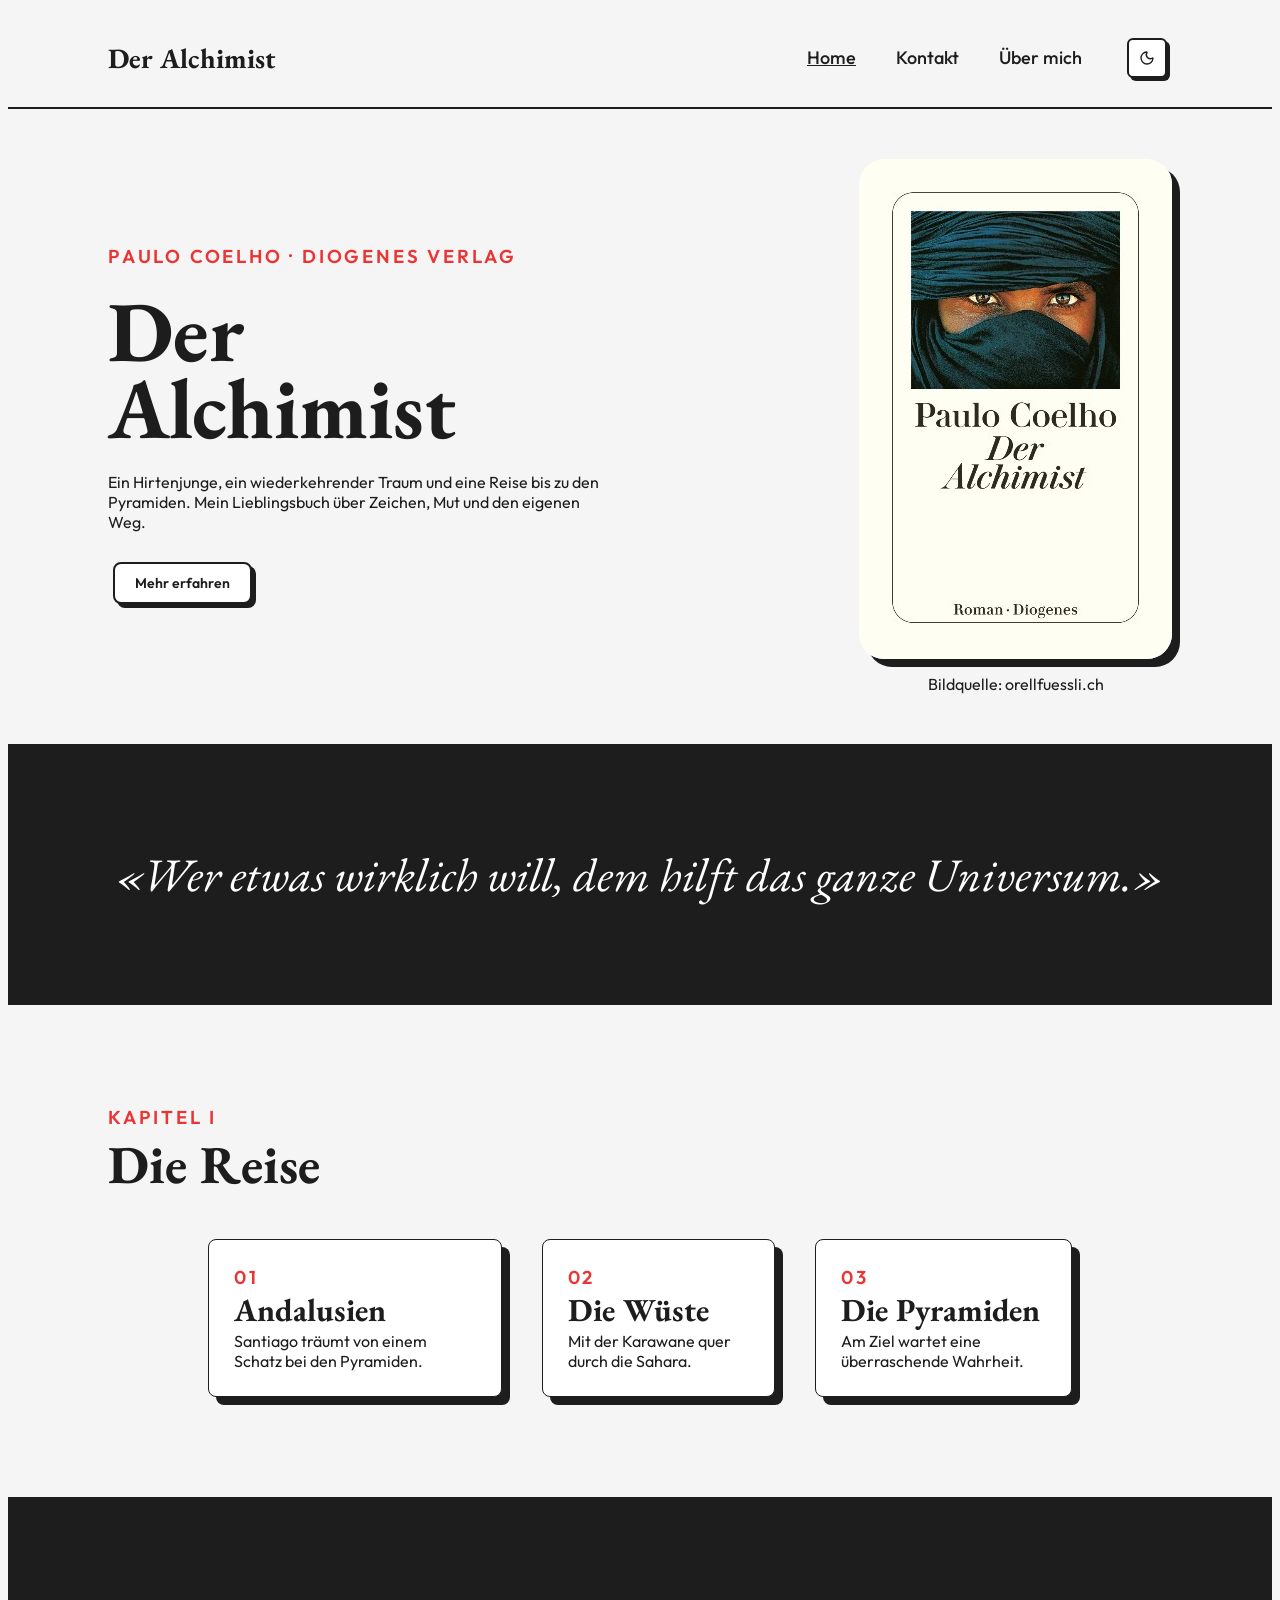
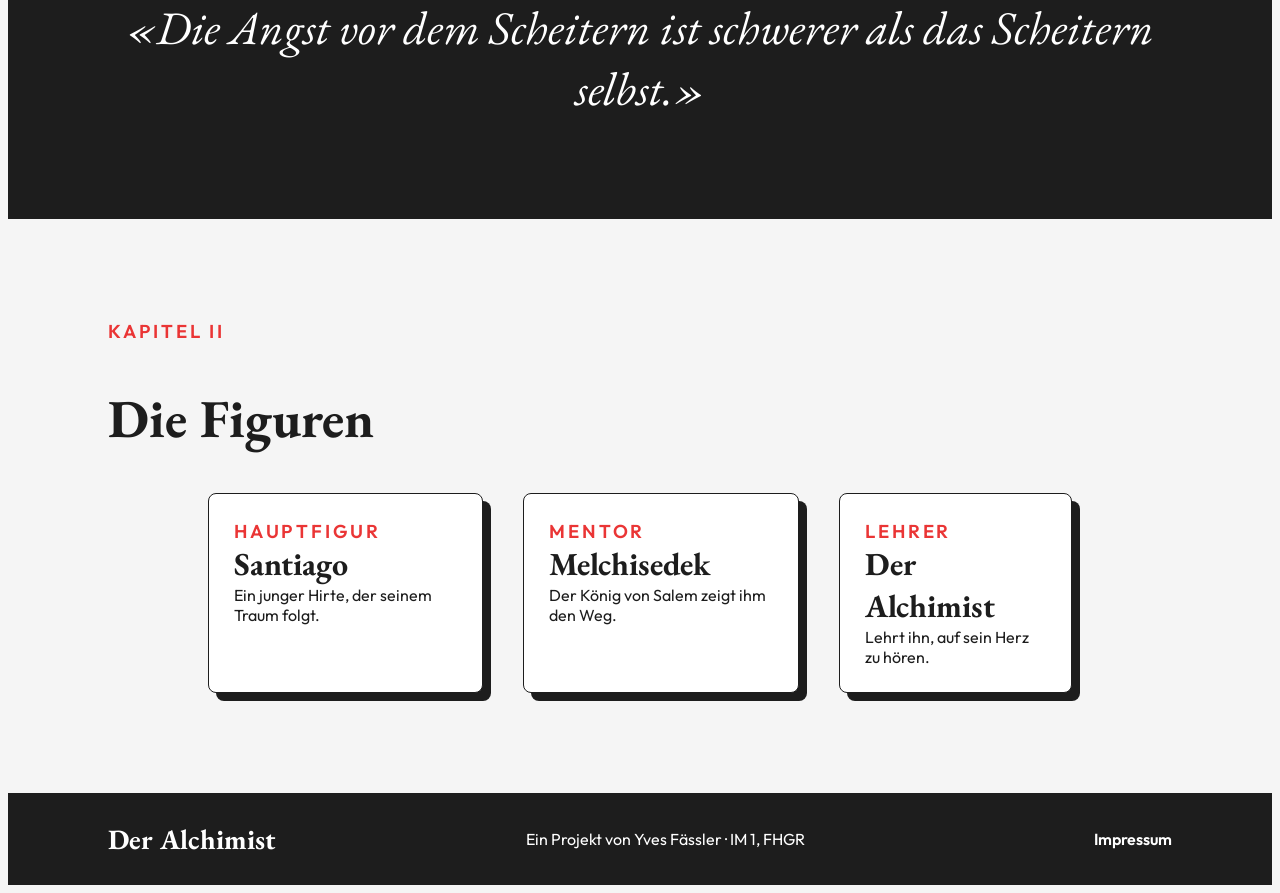
==== commit ea73ee57: "light & darkmode eingefügt mit hilfe von Claude (weil ich nicht gut genug in JS bin. hihi" ====
--- a/index.html
+++ b/index.html
@@ -9,31 +9,39 @@
     <title>Home | Der Alchimist</title>
 
     <link rel="stylesheet" href="css/style.css">
+    <script src="js/script.js" defer></script>
 
 </head>
 
-<header class="nav">
-    <a href="index.html" class="logo">
-        Der Alchimist
-    </a>
-    <div class="menu">
-        <ul class="nav">
-            <li>
-                <a class="active" href="index.html">Home</a>
-            </li>
-            <li>
-                <a href="kontakt.html">Kontakt</a>
-            </li>
-            <li>
-                <a href="ueber-mich.html">Über mich</a>
-            </li>
-        </ul>
+<body>
 
-        <button>Theme</button>
-    </div>
-</header>
+    <header class="nav">
+        <a href="index.html" class="logo">
+            Der Alchimist
+        </a>
+        <div class="menu">
+            <ul class="nav">
+                <li>
+                    <a class="active" href="index.html">Home</a>
+                </li>
+                <li>
+                    <a href="kontakt.html">Kontakt</a>
+                </li>
+                <li>
+                    <a href="ueber-mich.html">Über mich</a>
+                </li>
+            </ul>
 
-<body>
+            <!-- Light/Darkmode Button -->
+            <button id="theme-toggle" class="button theme-button" aria-label="Farbmodus wechseln">
+                <svg class="icon-moon" xmlns="http://www.w3.org/2000/svg" width="24" height="24" viewBox="0 0 24 24" fill="none" stroke="currentColor" stroke-width="2" stroke-linecap="round" stroke-linejoin="round"><path d="M20.985 12.486a9 9 0 1 1-9.473-9.472c.405-.022.617.46.402.803a6 6 0 0 0 8.268 8.268c.344-.215.825-.004.803.401"/></svg>
+                <svg class="icon-sun" xmlns="http://www.w3.org/2000/svg" width="24" height="24" viewBox="0 0 24 24" fill="none" stroke="currentColor" stroke-width="2" stroke-linecap="round" stroke-linejoin="round"><circle cx="12" cy="12" r="4"/><path d="M12 2v2"/><path d="M12 20v2"/><path d="m4.93 4.93 1.41 1.41"/><path d="m17.66 17.66 1.41 1.41"/><path d="M2 12h2"/><path d="M20 12h2"/><path d="m6.34 17.66-1.41 1.41"/><path d="m19.07 4.93-1.41 1.41"/></svg>
+            </button>
+
+
+        </div>
+    </header>
+
     <div class="hero-section">
         <div class="hero-content">
             <p class="uebertitel">Paulo Coelho · Diogenes Verlag</p>
@@ -61,7 +69,7 @@
         <div class="card-section">
             <div class="card">
                 <p class="uebertitel">01</p>
-                <h3>AndalusAien</h3>
+                <h3>Andalusien</h3>
                 <p>Santiago träumt von einem Schatz bei den Pyramiden.</p>
             </div>
 
--- a/css/style.css
+++ b/css/style.css
@@ -43,12 +43,12 @@
     src: url("../fonts/EBGaramond-Italic-VariableFont_wght.ttf");
     font-weight: 100 900;
 }
+
 /*Komponenten*/
-
 
 header {
     border-bottom: 2px solid var(--text);
-    padding: 0 100px 0 100px;
+    padding: 20px 100px 20px 100px;
     position: sticky;
     top: 0;
     background: var(--background);
@@ -88,6 +88,7 @@
 .menu {
     display: flex;
     flex-direction: row;
+    align-items: center;
     gap: 40px;
 }
 
@@ -262,4 +263,30 @@
     padding: 25px;
     border: 1px solid var(--text);
     border-radius: 8px;
-}+}
+
+/* Theme Button Light Dark mode*/
+
+/*Theme Button*/
+.theme-button {
+    display: flex;
+    align-items: center;
+    justify-content: center;
+    padding: 10px;
+    border-radius: 6px;
+    box-shadow: 3px 3px 0 var(--shadow);
+}
+
+.theme-button svg {
+    width: 16px;
+    height: 16px;
+}
+
+.theme-button:hover { box-shadow: 4px 4px 0 var(--shadow); }
+
+/* Lightmode: Mond zeigen */
+.icon-sun { display: none; }
+
+/* Darkmode: Sonne zeigen */
+.dark .icon-sun  { display: block; }
+.dark .icon-moon { display: none; }
